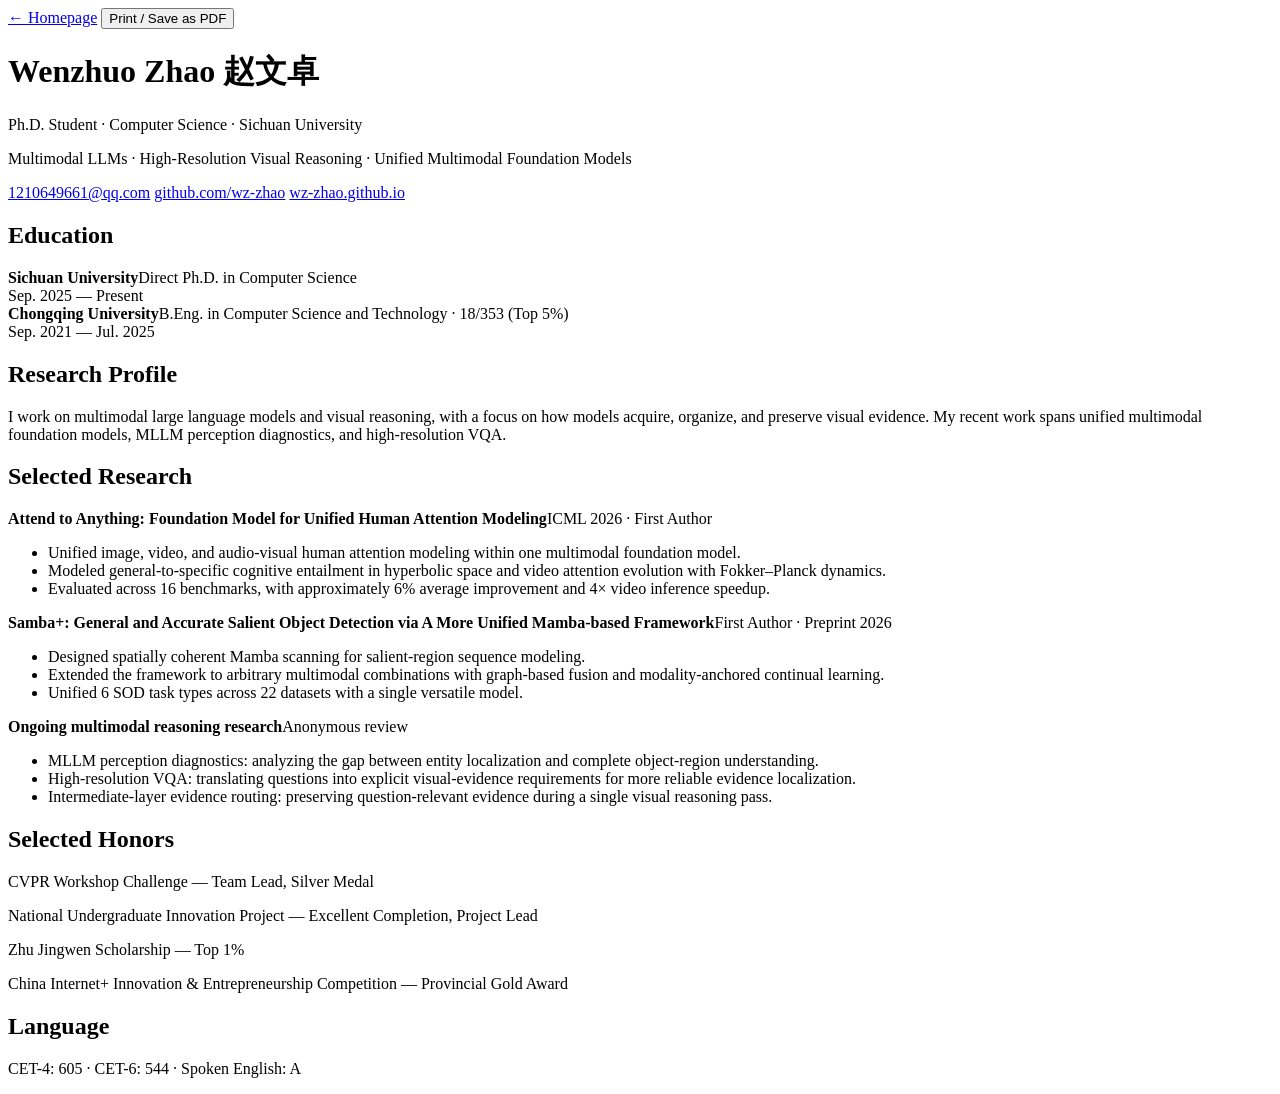
==== cv.html @ 7d65204a "Add files via upload" ====
<!doctype html>
<html lang="en">
<head>
  <meta charset="utf-8" />
  <meta name="viewport" content="width=device-width, initial-scale=1" />
  <meta name="robots" content="index,follow" />
  <meta name="description" content="Public CV of Wenzhuo Zhao, Ph.D. student at Sichuan University working on multimodal LLMs and visual reasoning." />
  <title>Wenzhuo Zhao | Public CV</title>
  <link rel="icon" href="assets/favicon.svg" type="image/svg+xml" />
  <link rel="stylesheet" href="assets/style.css" />
</head>
<body class="cv-page">
  <header class="cv-topbar no-print">
    <div class="section-shell cv-topbar-inner">
      <a href="index.html">← Homepage</a>
      <button class="button button-ghost" type="button" onclick="window.print()">Print / Save as PDF</button>
    </div>
  </header>
  <main class="cv-shell">
    <header class="cv-header">
      <div>
        <h1>Wenzhuo Zhao <span>赵文卓</span></h1>
        <p>Ph.D. Student · Computer Science · Sichuan University</p>
        <p class="cv-focus">Multimodal LLMs · High-Resolution Visual Reasoning · Unified Multimodal Foundation Models</p>
      </div>
      <div class="cv-contact">
        <a href="mailto:1210649661@qq.com">1210649661@qq.com</a>
        <a href="https://github.com/wz-zhao">github.com/wz-zhao</a>
        <a href="https://wz-zhao.github.io/">wz-zhao.github.io</a>
      </div>
    </header>

    <section class="cv-section">
      <h2>Education</h2>
      <div class="cv-row"><div><strong>Sichuan University</strong><span>Direct Ph.D. in Computer Science</span></div><time>Sep. 2025 — Present</time></div>
      <div class="cv-row"><div><strong>Chongqing University</strong><span>B.Eng. in Computer Science and Technology · 18/353 (Top 5%)</span></div><time>Sep. 2021 — Jul. 2025</time></div>
    </section>

    <section class="cv-section">
      <h2>Research Profile</h2>
      <p>I work on multimodal large language models and visual reasoning, with a focus on how models acquire, organize, and preserve visual evidence. My recent work spans unified multimodal foundation models, MLLM perception diagnostics, and high-resolution VQA.</p>
    </section>

    <section class="cv-section">
      <h2>Selected Research</h2>
      <article class="cv-work">
        <div class="cv-work-head"><strong>Attend to Anything: Foundation Model for Unified Human Attention Modeling</strong><span>ICML 2026 · First Author</span></div>
        <ul>
          <li>Unified image, video, and audio-visual human attention modeling within one multimodal foundation model.</li>
          <li>Modeled general-to-specific cognitive entailment in hyperbolic space and video attention evolution with Fokker–Planck dynamics.</li>
          <li>Evaluated across 16 benchmarks, with approximately 6% average improvement and 4× video inference speedup.</li>
        </ul>
      </article>
      <article class="cv-work">
        <div class="cv-work-head"><strong>Samba+: General and Accurate Salient Object Detection via A More Unified Mamba-based Framework</strong><span>First Author · Preprint 2026</span></div>
        <ul>
          <li>Designed spatially coherent Mamba scanning for salient-region sequence modeling.</li>
          <li>Extended the framework to arbitrary multimodal combinations with graph-based fusion and modality-anchored continual learning.</li>
          <li>Unified 6 SOD task types across 22 datasets with a single versatile model.</li>
        </ul>
      </article>
      <article class="cv-work cv-work-private">
        <div class="cv-work-head"><strong>Ongoing multimodal reasoning research</strong><span>Anonymous review</span></div>
        <ul>
          <li>MLLM perception diagnostics: analyzing the gap between entity localization and complete object-region understanding.</li>
          <li>High-resolution VQA: translating questions into explicit visual-evidence requirements for more reliable evidence localization.</li>
          <li>Intermediate-layer evidence routing: preserving question-relevant evidence during a single visual reasoning pass.</li>
        </ul>
      </article>
    </section>

    <section class="cv-section">
      <h2>Selected Honors</h2>
      <div class="cv-two-col">
        <p>CVPR Workshop Challenge — Team Lead, Silver Medal</p>
        <p>National Undergraduate Innovation Project — Excellent Completion, Project Lead</p>
        <p>Zhu Jingwen Scholarship — Top 1%</p>
        <p>China Internet+ Innovation & Entrepreneurship Competition — Provincial Gold Award</p>
      </div>
    </section>

    <section class="cv-section cv-last">
      <h2>Language</h2>
      <p>CET-4: 605 · CET-6: 544 · Spoken English: A</p>
    </section>
  </main>
</body>
</html>
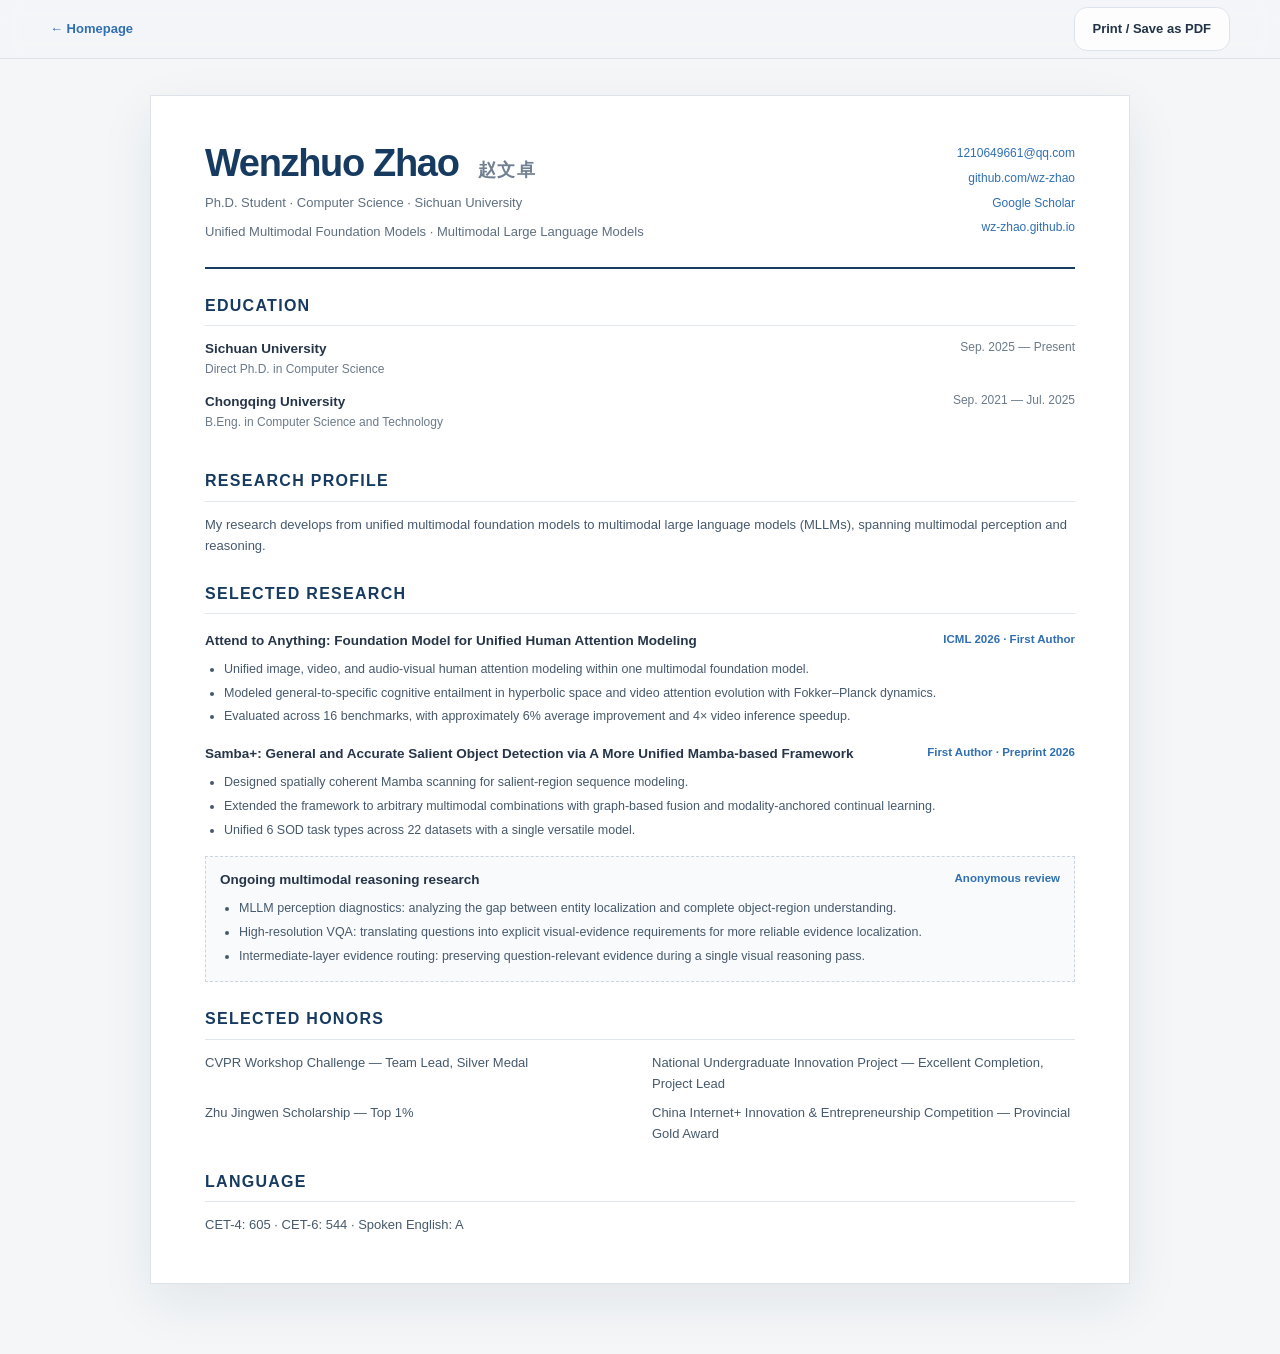
==== commit ae1d0314: "Add files via upload" ====
--- a/cv.html
+++ b/cv.html
@@ -4,7 +4,7 @@
   <meta charset="utf-8" />
   <meta name="viewport" content="width=device-width, initial-scale=1" />
   <meta name="robots" content="index,follow" />
-  <meta name="description" content="Public CV of Wenzhuo Zhao, Ph.D. student at Sichuan University working on multimodal LLMs and visual reasoning." />
+  <meta name="description" content="Public CV of Wenzhuo Zhao, Ph.D. student at Sichuan University working on unified multimodal foundation models and multimodal large language models." />
   <title>Wenzhuo Zhao | Public CV</title>
   <link rel="icon" href="assets/favicon.svg" type="image/svg+xml" />
   <link rel="stylesheet" href="assets/style.css" />
@@ -21,11 +21,12 @@
       <div>
         <h1>Wenzhuo Zhao <span>赵文卓</span></h1>
         <p>Ph.D. Student · Computer Science · Sichuan University</p>
-        <p class="cv-focus">Multimodal LLMs · High-Resolution Visual Reasoning · Unified Multimodal Foundation Models</p>
+        <p class="cv-focus">Unified Multimodal Foundation Models · Multimodal Large Language Models</p>
       </div>
       <div class="cv-contact">
         <a href="mailto:1210649661@qq.com">1210649661@qq.com</a>
         <a href="https://github.com/wz-zhao">github.com/wz-zhao</a>
+        <a href="https://scholar.google.co.jp/citations?user=dNzUUAoAAAAJ&hl=en&oi=ao">Google Scholar</a>
         <a href="https://wz-zhao.github.io/">wz-zhao.github.io</a>
       </div>
     </header>
@@ -33,12 +34,12 @@
     <section class="cv-section">
       <h2>Education</h2>
       <div class="cv-row"><div><strong>Sichuan University</strong><span>Direct Ph.D. in Computer Science</span></div><time>Sep. 2025 — Present</time></div>
-      <div class="cv-row"><div><strong>Chongqing University</strong><span>B.Eng. in Computer Science and Technology · 18/353 (Top 5%)</span></div><time>Sep. 2021 — Jul. 2025</time></div>
+      <div class="cv-row"><div><strong>Chongqing University</strong><span>B.Eng. in Computer Science and Technology</span></div><time>Sep. 2021 — Jul. 2025</time></div>
     </section>
 
     <section class="cv-section">
       <h2>Research Profile</h2>
-      <p>I work on multimodal large language models and visual reasoning, with a focus on how models acquire, organize, and preserve visual evidence. My recent work spans unified multimodal foundation models, MLLM perception diagnostics, and high-resolution VQA.</p>
+      <p>My research develops from unified multimodal foundation models to multimodal large language models (MLLMs), spanning multimodal perception and reasoning.</p>
     </section>
 
     <section class="cv-section">
--- a/assets/style.css
+++ b/assets/style.css
@@ -0,0 +1,302 @@
+:root {
+  --bg: #f7f9fc;
+  --bg-soft: #eef3f8;
+  --surface: rgba(255,255,255,.80);
+  --surface-solid: #ffffff;
+  --text: #223347;
+  --muted: #68788a;
+  --navy: #12385d;
+  --blue: #2f6fb2;
+  --cyan: #1e8da4;
+  --blue-soft: #eaf2fb;
+  --line: #dbe4ed;
+  --shadow: 0 18px 55px rgba(26, 55, 86, .10);
+  --radius: 22px;
+  --max: 1180px;
+}
+
+:root[data-theme="dark"] {
+  --bg: #0c111b;
+  --bg-soft: #121a27;
+  --surface: rgba(19, 28, 42, .86);
+  --surface-solid: #131c2a;
+  --text: #e6edf5;
+  --muted: #9aabba;
+  --navy: #f4f7fb;
+  --blue: #7fb3ee;
+  --cyan: #55c6d9;
+  --blue-soft: #15273b;
+  --line: #293649;
+  --shadow: 0 20px 60px rgba(0,0,0,.34);
+}
+
+* { box-sizing: border-box; }
+html { scroll-behavior: smooth; scroll-padding-top: 90px; }
+body {
+  margin: 0;
+  background: var(--bg);
+  color: var(--text);
+  font-family: Inter, ui-sans-serif, -apple-system, BlinkMacSystemFont, "Segoe UI", "PingFang SC", "Microsoft YaHei", sans-serif;
+  line-height: 1.65;
+  text-rendering: optimizeLegibility;
+  -webkit-font-smoothing: antialiased;
+}
+a { color: inherit; text-decoration: none; }
+a:focus-visible, button:focus-visible { outline: 3px solid color-mix(in srgb, var(--blue) 70%, white); outline-offset: 3px; }
+button, input { font: inherit; }
+::selection { background: color-mix(in srgb, var(--blue) 28%, transparent); }
+
+.skip-link { position: fixed; left: 16px; top: 12px; z-index: 100; transform: translateY(-150%); padding: 9px 12px; border-radius: 10px; background: var(--navy); color: var(--bg); font-weight: 800; }
+.skip-link:focus { transform: none; }
+.page-glow { position: fixed; width: 44vw; height: 44vw; border-radius: 50%; filter: blur(90px); pointer-events: none; z-index: -1; opacity: .38; }
+.page-glow-a { left: -18vw; top: -14vw; background: #c9def3; }
+.page-glow-b { right: -20vw; top: 18vh; background: #cceeed; opacity: .30; }
+:root[data-theme="dark"] .page-glow { opacity: .10; }
+
+.section-shell, .nav-shell { width: min(calc(100% - 48px), var(--max)); margin-inline: auto; }
+.site-header { position: sticky; top: 0; z-index: 40; border-bottom: 1px solid color-mix(in srgb, var(--line) 82%, transparent); background: color-mix(in srgb, var(--bg) 86%, transparent); backdrop-filter: blur(16px); -webkit-backdrop-filter: blur(16px); }
+.nav-shell { min-height: 66px; display: flex; align-items: center; justify-content: space-between; gap: 24px; }
+.brand { display: inline-flex; align-items: center; gap: 10px; font-size: 13px; font-weight: 800; color: var(--navy); white-space: nowrap; }
+.brand-mark { display: grid; place-items: center; width: 30px; height: 30px; border-radius: 10px; background: var(--navy); color: var(--bg); font-size: 11px; letter-spacing: -.03em; box-shadow: 0 6px 16px rgba(18,56,93,.16); }
+.nav-links { display: flex; align-items: center; gap: 26px; margin-left: auto; }
+.nav-links a { color: var(--muted); font-size: 12.5px; font-weight: 720; transition: color .2s ease; }
+.nav-links a:hover, .nav-links a.active { color: var(--blue); }
+.nav-actions { display: flex; align-items: center; gap: 8px; }
+.nav-cv { min-height: 34px; display: inline-flex; align-items: center; padding: 0 11px; border: 1px solid var(--line); border-radius: 10px; color: var(--text); font-size: 12px; font-weight: 800; background: var(--surface); }
+.theme-toggle, .menu-toggle { border: 1px solid var(--line); background: var(--surface); color: var(--text); cursor: pointer; }
+.theme-toggle { width: 36px; height: 36px; border-radius: 11px; display: grid; place-items: center; }
+.theme-moon { display: none; }
+:root[data-theme="dark"] .theme-sun { display: none; }
+:root[data-theme="dark"] .theme-moon { display: inline; }
+.menu-toggle { display: none; width: 38px; height: 38px; border-radius: 11px; padding: 9px; }
+.menu-toggle span { display: block; height: 2px; margin: 4px 0; border-radius: 5px; background: var(--text); transition: .2s ease; }
+.menu-toggle[aria-expanded="true"] span:nth-child(1) { transform: translateY(6px) rotate(45deg); }
+.menu-toggle[aria-expanded="true"] span:nth-child(2) { opacity: 0; }
+.menu-toggle[aria-expanded="true"] span:nth-child(3) { transform: translateY(-6px) rotate(-45deg); }
+.mobile-nav { display: none; width: min(calc(100% - 32px), var(--max)); margin: 0 auto 12px; padding: 8px; border: 1px solid var(--line); border-radius: 16px; background: var(--surface-solid); box-shadow: var(--shadow); }
+.mobile-nav.open { display: grid; }
+.mobile-nav a { padding: 10px 12px; border-radius: 10px; color: var(--muted); font-size: 13px; font-weight: 750; }
+.mobile-nav a:hover { background: var(--blue-soft); color: var(--blue); }
+
+.hero { min-height: 690px; display: grid; grid-template-columns: minmax(0, 1.55fr) minmax(300px, .68fr); align-items: center; gap: 68px; padding-top: 88px; padding-bottom: 70px; }
+.hero-copy { max-width: 810px; }
+.availability { width: fit-content; display: inline-flex; align-items: center; gap: 8px; margin-bottom: 20px; padding: 7px 10px; border: 1px solid color-mix(in srgb, var(--cyan) 25%, var(--line)); border-radius: 999px; background: color-mix(in srgb, var(--surface-solid) 82%, transparent); color: var(--muted); font-size: 12px; font-weight: 760; }
+.pulse-dot { width: 8px; height: 8px; border-radius: 50%; background: #29a56c; box-shadow: 0 0 0 5px rgba(41,165,108,.12); }
+.eyebrow, .section-kicker, .mini-label { margin: 0; color: var(--blue); font-size: 11px; font-weight: 850; letter-spacing: .16em; }
+.hero h1 { margin: 12px 0 8px; color: var(--navy); font-size: clamp(58px, 8vw, 94px); line-height: .96; letter-spacing: -.055em; }
+.cn-name { display: block; margin-top: 14px; color: var(--muted); font-size: .22em; font-weight: 650; letter-spacing: .12em; }
+.hero-role { margin: 0 0 18px; color: var(--blue); font-size: 15px; font-weight: 760; }
+.hero-lead { max-width: 760px; margin: 0; color: var(--muted); font-size: clamp(17px, 2vw, 20px); line-height: 1.72; }
+.hero-lead strong { color: var(--text); }
+.hero-actions { display: flex; flex-wrap: wrap; gap: 10px; margin-top: 28px; }
+.button { display: inline-flex; align-items: center; justify-content: center; gap: 8px; min-height: 44px; padding: 0 18px; border-radius: 13px; border: 1px solid transparent; font-weight: 760; font-size: 13px; transition: .2s ease; cursor: pointer; }
+.button-primary { background: var(--navy); color: var(--bg); }
+.button-primary:hover { color: var(--bg); transform: translateY(-1px); box-shadow: 0 10px 30px rgba(28,75,119,.18); }
+.button-ghost { border-color: var(--line); background: var(--surface); color: var(--text); }
+.button-ghost:hover { transform: translateY(-1px); border-color: var(--blue); color: var(--blue); }
+.hero-tags { display: flex; flex-wrap: wrap; gap: 8px; margin-top: 22px; }
+.hero-tags span, .research-pills span { border: 1px solid var(--line); background: color-mix(in srgb, var(--surface-solid) 70%, transparent); border-radius: 999px; padding: 7px 10px; color: var(--muted); font-size: 11.5px; font-weight: 680; }
+.hero-card { background: linear-gradient(160deg, color-mix(in srgb, var(--surface-solid) 94%, transparent), color-mix(in srgb, var(--blue-soft) 58%, var(--surface-solid))); border: 1px solid var(--line); border-radius: 30px; padding: 18px; box-shadow: var(--shadow); transform: rotate(.6deg); }
+.avatar-wrap { position: relative; aspect-ratio: 1 / .82; overflow: hidden; border-radius: 22px; background: var(--bg-soft); }
+.avatar { width: 100%; height: 100%; object-fit: cover; }
+.avatar-fallback { display: none; width: 100%; height: 100%; place-items: center; font-size: 64px; font-weight: 880; letter-spacing: -.06em; color: var(--blue); }
+.hero-card-body { padding: 18px 8px 4px; }
+.stat-row { display: flex; align-items: baseline; justify-content: space-between; gap: 18px; padding: 10px 0; border-bottom: 1px solid var(--line); font-size: 12.5px; }
+.stat-row:last-child { border-bottom: 0; }
+.stat-row span { color: var(--muted); }
+.stat-row strong { text-align: right; color: var(--text); }
+
+.proof-bar { display: grid; grid-template-columns: repeat(4, 1fr); gap: 1px; margin-top: -20px; border: 1px solid var(--line); border-radius: 20px; overflow: hidden; background: var(--line); box-shadow: 0 10px 28px rgba(25,55,85,.05); }
+.proof-bar div { padding: 18px 20px; background: var(--surface-solid); }
+.proof-bar strong, .proof-bar span { display: block; }
+.proof-bar strong { color: var(--navy); font-size: 20px; letter-spacing: -.02em; }
+.proof-bar span { color: var(--muted); font-size: 11px; }
+
+.content-section { padding-top: 96px; }
+.section-heading { display: flex; align-items: flex-start; gap: 16px; margin-bottom: 26px; }
+.section-index { color: var(--cyan); font-size: 11px; font-weight: 850; letter-spacing: .14em; margin-top: 8px; }
+.section-heading h2, .contact-section h2 { margin: 0; color: var(--navy); font-size: clamp(32px, 4.2vw, 50px); line-height: 1.06; letter-spacing: -.04em; }
+.section-heading .section-kicker { margin-bottom: 5px; }
+.card { background: var(--surface); border: 1px solid var(--line); border-radius: var(--radius); box-shadow: 0 8px 30px rgba(20,48,76,.035); }
+
+.about-grid { display: grid; grid-template-columns: 1.2fr .8fr; gap: 18px; }
+.about-copy { padding: 30px; font-size: 16.5px; }
+.about-copy p:first-child { margin-top: 0; }
+.about-copy p:last-child { margin-bottom: 0; }
+.about-copy strong { color: var(--navy); }
+.education-stack { display: grid; gap: 14px; }
+.education-item { padding: 22px 24px; }
+.education-item h3 { margin: 4px 0; color: var(--navy); font-size: 19px; }
+.education-item p { margin: 0; color: var(--muted); font-size: 13px; }
+.edu-year { color: var(--blue); font-size: 11px; font-weight: 850; letter-spacing: .05em; }
+
+.trajectory { display: grid; grid-template-columns: 1fr 44px 1fr 44px 1fr; align-items: stretch; gap: 0; }
+.trajectory-step { padding: 26px 24px; min-height: 286px; position: relative; overflow: hidden; }
+.trajectory-step::after { content: ""; position: absolute; width: 150px; height: 150px; border-radius: 50%; right: -55px; bottom: -65px; background: var(--blue-soft); opacity: .55; }
+.step-label { color: var(--cyan); font-size: 10.5px; font-weight: 900; letter-spacing: .13em; }
+.trajectory-step h3 { margin: 34px 0 10px; color: var(--navy); font-size: 21px; line-height: 1.2; }
+.trajectory-step p { margin: 0; color: var(--muted); font-size: 13.5px; }
+.step-work { position: absolute; left: 24px; right: 24px; bottom: 22px; z-index: 1; color: var(--blue); font-size: 11.5px; font-weight: 780; }
+.trajectory-arrow { display: grid; place-items: center; color: var(--line); font-size: 26px; }
+.research-note { display: flex; align-items: center; gap: 18px; margin-top: 16px; padding: 19px 22px; }
+.research-note-tag { flex: 0 0 auto; padding: 5px 8px; border-radius: 8px; background: var(--blue-soft); color: var(--blue); font-size: 10px; font-weight: 900; letter-spacing: .12em; }
+.research-note p { margin: 0; color: var(--muted); font-size: 13.5px; }
+.research-note strong { color: var(--text); }
+
+.timeline { padding: 8px 26px; }
+.timeline-item { display: grid; grid-template-columns: 110px 1fr; gap: 22px; padding: 19px 0; border-bottom: 1px solid var(--line); }
+.timeline-item:last-child { border-bottom: 0; }
+.timeline time { color: var(--blue); font-size: 12px; font-weight: 850; }
+.timeline p { margin: 0; color: var(--muted); font-size: 14px; }
+.timeline strong { color: var(--text); }
+
+.publication-list { display: grid; gap: 18px; }
+.publication { display: grid; grid-template-columns: 350px 1fr; overflow: hidden; }
+.pub-figure { background: #fff; min-height: 290px; display: grid; place-items: center; overflow: hidden; border-right: 1px solid var(--line); }
+.pub-figure img { width: 100%; height: 100%; object-fit: contain; object-position: center; padding: 12px; transition: transform .35s ease; }
+.publication:hover .pub-figure img { transform: scale(1.018); }
+.pub-content { padding: 26px 28px; }
+.pub-meta { display: flex; justify-content: space-between; align-items: center; gap: 10px; color: var(--muted); font-size: 11.5px; font-weight: 740; }
+.venue-badge { color: var(--blue); background: var(--blue-soft); padding: 5px 8px; border-radius: 8px; }
+.pub-content h3 { margin: 14px 0 8px; color: var(--navy); font-size: 23px; line-height: 1.2; letter-spacing: -.02em; }
+.authors { margin: 0 0 12px; color: var(--muted); font-size: 13px; }
+.authors strong { color: var(--text); }
+.pub-summary { margin: 0; color: var(--muted); font-size: 13.5px; }
+.metric-strip { display: flex; flex-wrap: wrap; gap: 8px; margin: 18px 0; }
+.metric-strip span { padding: 6px 9px; border: 1px solid var(--line); border-radius: 10px; color: var(--muted); font-size: 11.5px; }
+.metric-strip strong { color: var(--text); }
+.pub-links { display: flex; gap: 14px; }
+.pub-links a { color: var(--blue); font-size: 12px; font-weight: 850; }
+.ongoing { margin-top: 18px; padding: 26px 28px; }
+.ongoing-head { display: flex; align-items: flex-start; justify-content: space-between; gap: 18px; }
+.ongoing h3 { margin: 2px 0 18px; color: var(--navy); font-size: 23px; }
+.privacy-badge { flex: 0 0 auto; padding: 6px 9px; border-radius: 999px; border: 1px solid var(--line); color: var(--muted); font-size: 10.5px; font-weight: 760; }
+.ongoing-grid { display: grid; grid-template-columns: repeat(3, 1fr); gap: 12px; }
+.ongoing-grid div { padding: 17px; border: 1px solid var(--line); border-radius: 16px; background: color-mix(in srgb, var(--surface-solid) 65%, transparent); }
+.ongoing-grid strong, .ongoing-grid span { display: block; }
+.ongoing-grid strong { color: var(--text); font-size: 13.5px; margin-bottom: 7px; }
+.ongoing-grid span { color: var(--muted); font-size: 12.5px; }
+.confidential-note { margin: 14px 0 0; color: var(--muted); font-size: 11px; }
+
+.github-grid { display: grid; grid-template-columns: repeat(2, 1fr); gap: 16px; }
+.repo-card { padding: 24px; transition: transform .2s ease, border-color .2s ease, box-shadow .2s ease; }
+.repo-card:hover { transform: translateY(-2px); border-color: color-mix(in srgb, var(--blue) 45%, var(--line)); box-shadow: var(--shadow); }
+.repo-top { display: flex; justify-content: space-between; color: var(--muted); font-size: 11px; }
+.repo-icon { color: var(--blue); font-size: 22px; }
+.repo-label { padding-top: 4px; }
+.repo-card h3 { margin: 22px 0 9px; color: var(--navy); font-size: 20px; }
+.repo-card p { min-height: 48px; margin: 0; color: var(--muted); font-size: 13px; }
+.repo-stats { display: flex; flex-wrap: wrap; gap: 18px; margin-top: 20px; padding-top: 14px; border-top: 1px solid var(--line); color: var(--muted); font-size: 11.5px; }
+.repo-stats b { color: var(--text); }
+.repo-language::before { content: ""; display: inline-block; width: 8px; height: 8px; margin-right: 6px; border-radius: 50%; background: var(--cyan); }
+
+.honors-grid { display: grid; grid-template-columns: repeat(2, 1fr); gap: 14px; }
+.honor-item { display: flex; align-items: flex-start; gap: 18px; padding: 20px 22px; }
+.honor-item span { color: var(--cyan); font-size: 11px; font-weight: 900; padding-top: 3px; }
+.honor-item p { margin: 0; color: var(--muted); font-size: 13.5px; }
+
+.contact-section { margin-top: 92px; margin-bottom: 48px; padding: 38px 40px; display: flex; align-items: center; justify-content: space-between; gap: 40px; border-radius: 30px; background: linear-gradient(135deg, var(--navy), color-mix(in srgb, var(--navy) 78%, #2b7f8d)); color: var(--bg); box-shadow: var(--shadow); }
+.contact-section .section-kicker { color: #a7d1f5; }
+.contact-section h2 { max-width: 760px; color: #fff; font-size: clamp(28px, 4vw, 42px); }
+.contact-copy { max-width: 720px; margin: 14px 0 0; color: rgba(255,255,255,.72); font-size: 13.5px; }
+.contact-actions { display: flex; flex-direction: column; gap: 10px; min-width: 250px; }
+.contact-section .button-primary { background: #fff; color: #112d49; }
+.contact-section .button-ghost { border-color: rgba(255,255,255,.3); color: #fff; background: rgba(255,255,255,.08); }
+.contact-section .button-ghost:hover { color: #fff; border-color: rgba(255,255,255,.7); }
+.site-footer { display: flex; justify-content: space-between; gap: 20px; padding: 22px 0 36px; border-top: 1px solid var(--line); color: var(--muted); font-size: 11px; }
+
+.reveal { opacity: 0; transform: translateY(14px); transition: opacity .55s ease, transform .55s ease; }
+.reveal.is-visible { opacity: 1; transform: none; }
+
+/* Public CV */
+.cv-page { background: #f4f6f8; color: #263548; }
+.cv-topbar { position: sticky; top: 0; z-index: 20; background: rgba(244,246,248,.9); backdrop-filter: blur(10px); border-bottom: 1px solid #dde3e9; }
+.cv-topbar-inner { min-height: 58px; display: flex; align-items: center; justify-content: space-between; }
+.cv-topbar a { color: #2f6fb2; font-size: 13px; font-weight: 800; }
+.cv-shell { width: min(calc(100% - 32px), 980px); margin: 36px auto 70px; padding: 48px 54px; background: #fff; border: 1px solid #dde3e9; box-shadow: 0 18px 50px rgba(23,46,69,.08); }
+.cv-header { display: flex; justify-content: space-between; align-items: flex-start; gap: 32px; padding-bottom: 24px; border-bottom: 2px solid #183d63; }
+.cv-header h1 { margin: 0; color: #173b60; font-size: 38px; line-height: 1.05; letter-spacing: -.035em; }
+.cv-header h1 span { display: inline-block; margin-left: 10px; color: #708092; font-size: 18px; font-weight: 650; letter-spacing: .08em; }
+.cv-header p { margin: 8px 0 0; color: #5f6f80; font-size: 13px; }
+.cv-focus { max-width: 600px; }
+.cv-contact { display: grid; gap: 5px; text-align: right; font-size: 12px; }
+.cv-contact a { color: #2f6fb2; }
+.cv-section { padding: 24px 0 0; }
+.cv-section h2 { margin: 0 0 12px; color: #173b60; font-size: 16px; text-transform: uppercase; letter-spacing: .08em; border-bottom: 1px solid #dfe5eb; padding-bottom: 6px; }
+.cv-section p { margin: 0; color: #46596c; font-size: 13px; }
+.cv-row { display: flex; justify-content: space-between; gap: 28px; margin-bottom: 11px; }
+.cv-row div { display: grid; }
+.cv-row strong { color: #263548; font-size: 13.5px; }
+.cv-row span, .cv-row time { color: #6b7a89; font-size: 12px; }
+.cv-row time { flex: 0 0 auto; }
+.cv-work { margin-top: 16px; }
+.cv-work-head { display: flex; justify-content: space-between; gap: 20px; }
+.cv-work-head strong { color: #263548; font-size: 13.5px; }
+.cv-work-head span { flex: 0 0 auto; color: #2f6fb2; font-size: 11.5px; font-weight: 800; }
+.cv-work ul { margin: 7px 0 0; padding-left: 19px; color: #46596c; font-size: 12.5px; }
+.cv-work li { margin: 3px 0; }
+.cv-work-private { padding: 12px 14px; border: 1px dashed #cbd5df; background: #f8fafc; }
+.cv-two-col { display: grid; grid-template-columns: 1fr 1fr; gap: 7px 24px; }
+.cv-last { padding-bottom: 0; }
+
+@media (max-width: 980px) {
+  .nav-links { display: none; }
+  .menu-toggle { display: block; }
+  .hero { grid-template-columns: 1fr; gap: 30px; min-height: auto; padding-top: 70px; }
+  .hero-card { max-width: 560px; transform: none; }
+  .proof-bar { grid-template-columns: repeat(2, 1fr); }
+  .about-grid { grid-template-columns: 1fr; }
+  .trajectory { grid-template-columns: 1fr; gap: 12px; }
+  .trajectory-arrow { display: none; }
+  .trajectory-step { min-height: 238px; }
+  .publication { grid-template-columns: 1fr; }
+  .pub-figure { min-height: 260px; border-right: 0; border-bottom: 1px solid var(--line); }
+  .ongoing-grid { grid-template-columns: 1fr; }
+  .github-grid, .honors-grid { grid-template-columns: 1fr; }
+  .contact-section { flex-direction: column; align-items: flex-start; }
+  .contact-actions { width: 100%; min-width: 0; }
+}
+
+@media (max-width: 620px) {
+  .section-shell, .nav-shell { width: min(calc(100% - 24px), var(--max)); }
+  .brand-name, .nav-cv { display: none; }
+  .hero { padding-top: 52px; padding-bottom: 48px; }
+  .hero h1 { font-size: 54px; }
+  .hero-lead { font-size: 16px; }
+  .availability { font-size: 11px; }
+  .proof-bar { margin-top: 0; grid-template-columns: 1fr 1fr; }
+  .proof-bar div { padding: 14px; }
+  .content-section { padding-top: 68px; }
+  .section-heading { margin-bottom: 20px; }
+  .section-heading h2 { font-size: 34px; }
+  .about-copy { padding: 22px; font-size: 15px; }
+  .research-note { align-items: flex-start; flex-direction: column; gap: 8px; }
+  .timeline { padding: 4px 18px; }
+  .timeline-item { grid-template-columns: 1fr; gap: 4px; }
+  .pub-content { padding: 22px; }
+  .pub-meta, .ongoing-head { align-items: flex-start; flex-direction: column; }
+  .pub-content h3 { font-size: 20px; }
+  .privacy-badge { margin-top: -10px; }
+  .contact-section { width: calc(100% - 24px); padding: 28px 22px; margin-top: 68px; }
+  .site-footer { flex-direction: column; }
+  .cv-shell { width: 100%; margin: 0; border: 0; box-shadow: none; padding: 28px 22px 44px; }
+  .cv-header { flex-direction: column; }
+  .cv-contact { text-align: left; }
+  .cv-row, .cv-work-head { flex-direction: column; gap: 2px; }
+  .cv-two-col { grid-template-columns: 1fr; }
+}
+
+@media print {
+  .no-print { display: none !important; }
+  .cv-page { background: #fff; }
+  .cv-shell { width: auto; margin: 0; padding: 0; border: 0; box-shadow: none; }
+  .cv-header h1 { font-size: 28px; }
+  .cv-section { break-inside: avoid; }
+  @page { size: A4; margin: 14mm; }
+}
+
+@media (prefers-reduced-motion: reduce) {
+  html { scroll-behavior: auto; }
+  .reveal { opacity: 1; transform: none; transition: none; }
+  .pub-figure img, .button, .repo-card { transition: none; }
+}
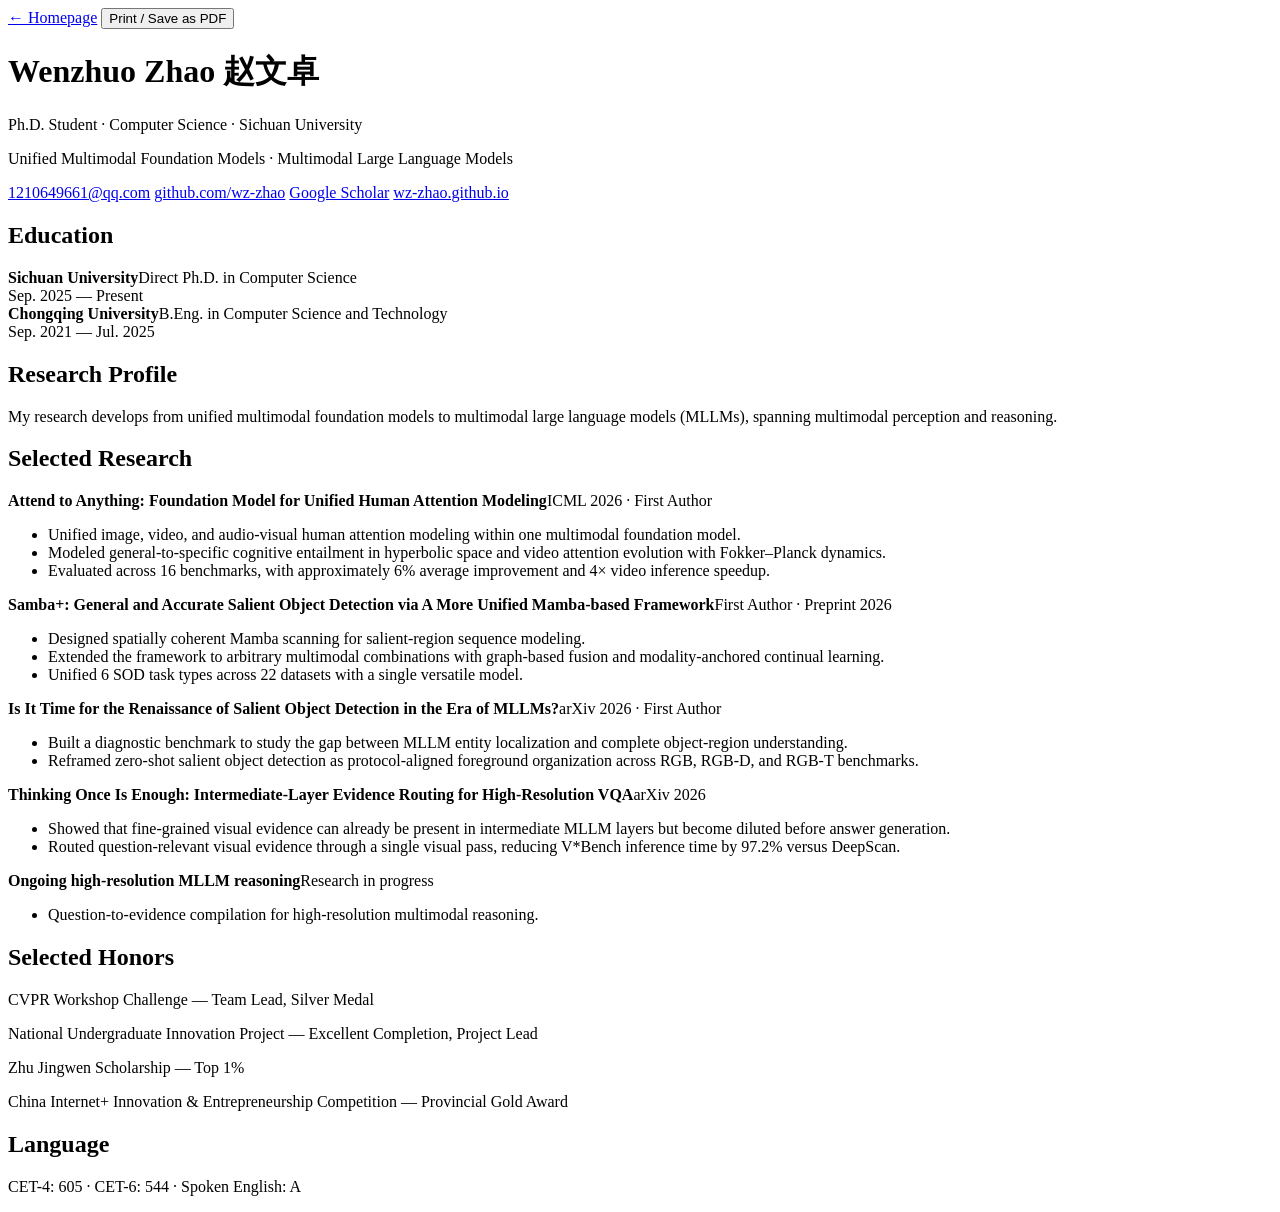
==== commit 6f94a984: "Add files via upload" ====
--- a/cv.html
+++ b/cv.html
@@ -60,12 +60,24 @@
           <li>Unified 6 SOD task types across 22 datasets with a single versatile model.</li>
         </ul>
       </article>
+      <article class="cv-work">
+        <div class="cv-work-head"><strong>Is It Time for the Renaissance of Salient Object Detection in the Era of MLLMs?</strong><span>arXiv 2026 · First Author</span></div>
+        <ul>
+          <li>Built a diagnostic benchmark to study the gap between MLLM entity localization and complete object-region understanding.</li>
+          <li>Reframed zero-shot salient object detection as protocol-aligned foreground organization across RGB, RGB-D, and RGB-T benchmarks.</li>
+        </ul>
+      </article>
+      <article class="cv-work">
+        <div class="cv-work-head"><strong>Thinking Once Is Enough: Intermediate-Layer Evidence Routing for High-Resolution VQA</strong><span>arXiv 2026</span></div>
+        <ul>
+          <li>Showed that fine-grained visual evidence can already be present in intermediate MLLM layers but become diluted before answer generation.</li>
+          <li>Routed question-relevant visual evidence through a single visual pass, reducing V*Bench inference time by 97.2% versus DeepScan.</li>
+        </ul>
+      </article>
       <article class="cv-work cv-work-private">
-        <div class="cv-work-head"><strong>Ongoing multimodal reasoning research</strong><span>Anonymous review</span></div>
+        <div class="cv-work-head"><strong>Ongoing high-resolution MLLM reasoning</strong><span>Research in progress</span></div>
         <ul>
-          <li>MLLM perception diagnostics: analyzing the gap between entity localization and complete object-region understanding.</li>
-          <li>High-resolution VQA: translating questions into explicit visual-evidence requirements for more reliable evidence localization.</li>
-          <li>Intermediate-layer evidence routing: preserving question-relevant evidence during a single visual reasoning pass.</li>
+          <li>Question-to-evidence compilation for high-resolution multimodal reasoning.</li>
         </ul>
       </article>
     </section>
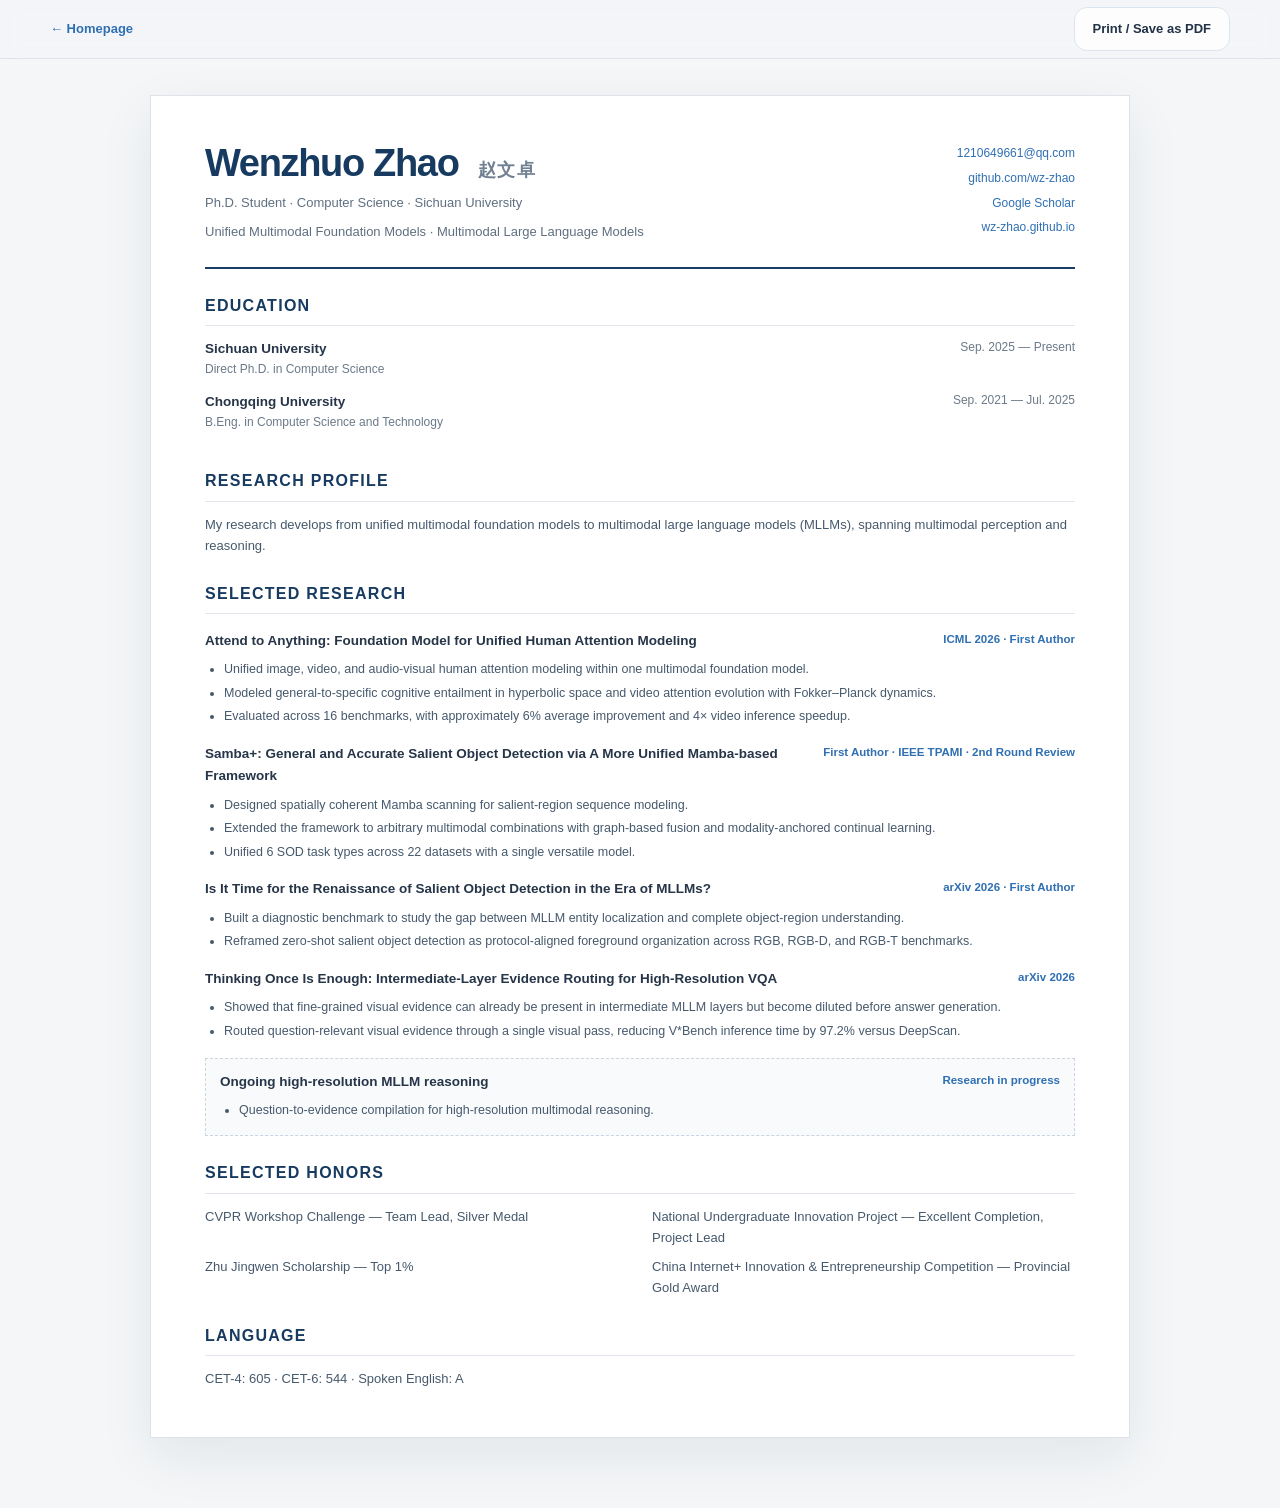
==== commit 8dfcb87d: "Add files via upload" ====
--- a/cv.html
+++ b/cv.html
@@ -53,7 +53,7 @@
         </ul>
       </article>
       <article class="cv-work">
-        <div class="cv-work-head"><strong>Samba+: General and Accurate Salient Object Detection via A More Unified Mamba-based Framework</strong><span>First Author · Preprint 2026</span></div>
+        <div class="cv-work-head"><strong>Samba+: General and Accurate Salient Object Detection via A More Unified Mamba-based Framework</strong><span>First Author · IEEE TPAMI · 2nd Round Review</span></div>
         <ul>
           <li>Designed spatially coherent Mamba scanning for salient-region sequence modeling.</li>
           <li>Extended the framework to arbitrary multimodal combinations with graph-based fusion and modality-anchored continual learning.</li>
--- a/assets/style.css
+++ b/assets/style.css
@@ -0,0 +1,453 @@
+:root {
+  --bg: #f7f9fc;
+  --bg-soft: #eef3f8;
+  --surface: rgba(255,255,255,.80);
+  --surface-solid: #ffffff;
+  --text: #223347;
+  --muted: #68788a;
+  --navy: #12385d;
+  --blue: #2f6fb2;
+  --cyan: #1e8da4;
+  --blue-soft: #eaf2fb;
+  --line: #dbe4ed;
+  --shadow: 0 18px 55px rgba(26, 55, 86, .10);
+  --radius: 22px;
+  --max: 1180px;
+}
+
+:root[data-theme="dark"] {
+  --bg: #0c111b;
+  --bg-soft: #121a27;
+  --surface: rgba(19, 28, 42, .86);
+  --surface-solid: #131c2a;
+  --text: #e6edf5;
+  --muted: #9aabba;
+  --navy: #f4f7fb;
+  --blue: #7fb3ee;
+  --cyan: #55c6d9;
+  --blue-soft: #15273b;
+  --line: #293649;
+  --shadow: 0 20px 60px rgba(0,0,0,.34);
+}
+
+* { box-sizing: border-box; }
+html { scroll-behavior: smooth; scroll-padding-top: 90px; }
+body {
+  margin: 0;
+  background: var(--bg);
+  color: var(--text);
+  font-family: Inter, ui-sans-serif, -apple-system, BlinkMacSystemFont, "Segoe UI", "PingFang SC", "Microsoft YaHei", sans-serif;
+  line-height: 1.65;
+  text-rendering: optimizeLegibility;
+  -webkit-font-smoothing: antialiased;
+}
+a { color: inherit; text-decoration: none; }
+a:focus-visible, button:focus-visible { outline: 3px solid color-mix(in srgb, var(--blue) 70%, white); outline-offset: 3px; }
+button, input { font: inherit; }
+::selection { background: color-mix(in srgb, var(--blue) 28%, transparent); }
+
+.skip-link { position: fixed; left: 16px; top: 12px; z-index: 100; transform: translateY(-150%); padding: 9px 12px; border-radius: 10px; background: var(--navy); color: var(--bg); font-weight: 800; }
+.skip-link:focus { transform: none; }
+.page-glow { position: fixed; width: 44vw; height: 44vw; border-radius: 50%; filter: blur(90px); pointer-events: none; z-index: -1; opacity: .38; }
+.page-glow-a { left: -18vw; top: -14vw; background: #c9def3; }
+.page-glow-b { right: -20vw; top: 18vh; background: #cceeed; opacity: .30; }
+:root[data-theme="dark"] .page-glow { opacity: .10; }
+
+.section-shell, .nav-shell { width: min(calc(100% - 48px), var(--max)); margin-inline: auto; }
+.site-header { position: sticky; top: 0; z-index: 40; border-bottom: 1px solid color-mix(in srgb, var(--line) 82%, transparent); background: color-mix(in srgb, var(--bg) 86%, transparent); backdrop-filter: blur(16px); -webkit-backdrop-filter: blur(16px); }
+.nav-shell { min-height: 66px; display: flex; align-items: center; justify-content: space-between; gap: 24px; }
+.brand { display: inline-flex; align-items: center; gap: 10px; font-size: 13px; font-weight: 800; color: var(--navy); white-space: nowrap; }
+.brand-mark { display: grid; place-items: center; width: 30px; height: 30px; border-radius: 10px; background: var(--navy); color: var(--bg); font-size: 11px; letter-spacing: -.03em; box-shadow: 0 6px 16px rgba(18,56,93,.16); }
+.nav-links { display: flex; align-items: center; gap: 26px; margin-left: auto; }
+.nav-links a { color: var(--muted); font-size: 12.5px; font-weight: 720; transition: color .2s ease; }
+.nav-links a:hover, .nav-links a.active { color: var(--blue); }
+.nav-actions { display: flex; align-items: center; gap: 8px; }
+.nav-cv { min-height: 34px; display: inline-flex; align-items: center; padding: 0 11px; border: 1px solid var(--line); border-radius: 10px; color: var(--text); font-size: 12px; font-weight: 800; background: var(--surface); }
+.theme-toggle, .menu-toggle { border: 1px solid var(--line); background: var(--surface); color: var(--text); cursor: pointer; }
+.theme-toggle { width: 36px; height: 36px; border-radius: 11px; display: grid; place-items: center; }
+.theme-moon { display: none; }
+:root[data-theme="dark"] .theme-sun { display: none; }
+:root[data-theme="dark"] .theme-moon { display: inline; }
+.menu-toggle { display: none; width: 38px; height: 38px; border-radius: 11px; padding: 9px; }
+.menu-toggle span { display: block; height: 2px; margin: 4px 0; border-radius: 5px; background: var(--text); transition: .2s ease; }
+.menu-toggle[aria-expanded="true"] span:nth-child(1) { transform: translateY(6px) rotate(45deg); }
+.menu-toggle[aria-expanded="true"] span:nth-child(2) { opacity: 0; }
+.menu-toggle[aria-expanded="true"] span:nth-child(3) { transform: translateY(-6px) rotate(-45deg); }
+.mobile-nav { display: none; width: min(calc(100% - 32px), var(--max)); margin: 0 auto 12px; padding: 8px; border: 1px solid var(--line); border-radius: 16px; background: var(--surface-solid); box-shadow: var(--shadow); }
+.mobile-nav.open { display: grid; }
+.mobile-nav a { padding: 10px 12px; border-radius: 10px; color: var(--muted); font-size: 13px; font-weight: 750; }
+.mobile-nav a:hover { background: var(--blue-soft); color: var(--blue); }
+
+.hero { min-height: 690px; display: grid; grid-template-columns: minmax(0, 1.55fr) minmax(300px, .68fr); align-items: center; gap: 68px; padding-top: 88px; padding-bottom: 70px; }
+.hero-copy { max-width: 810px; }
+.availability { width: fit-content; display: inline-flex; align-items: center; gap: 8px; margin-bottom: 20px; padding: 7px 10px; border: 1px solid color-mix(in srgb, var(--cyan) 25%, var(--line)); border-radius: 999px; background: color-mix(in srgb, var(--surface-solid) 82%, transparent); color: var(--muted); font-size: 12px; font-weight: 760; }
+.pulse-dot { width: 8px; height: 8px; border-radius: 50%; background: #29a56c; box-shadow: 0 0 0 5px rgba(41,165,108,.12); }
+.eyebrow, .section-kicker, .mini-label { margin: 0; color: var(--blue); font-size: 11px; font-weight: 850; letter-spacing: .16em; }
+.hero h1 { margin: 12px 0 8px; color: var(--navy); font-size: clamp(58px, 8vw, 94px); line-height: .96; letter-spacing: -.055em; }
+.cn-name { display: block; margin-top: 14px; color: var(--muted); font-size: .22em; font-weight: 650; letter-spacing: .12em; }
+.hero-role { margin: 0 0 18px; color: var(--blue); font-size: 15px; font-weight: 760; }
+.hero-lead { max-width: 760px; margin: 0; color: var(--muted); font-size: clamp(17px, 2vw, 20px); line-height: 1.72; }
+.hero-lead strong { color: var(--text); }
+.hero-actions { display: flex; flex-wrap: wrap; gap: 10px; margin-top: 28px; }
+.button { display: inline-flex; align-items: center; justify-content: center; gap: 8px; min-height: 44px; padding: 0 18px; border-radius: 13px; border: 1px solid transparent; font-weight: 760; font-size: 13px; transition: .2s ease; cursor: pointer; }
+.button-primary { background: var(--navy); color: var(--bg); }
+.button-primary:hover { color: var(--bg); transform: translateY(-1px); box-shadow: 0 10px 30px rgba(28,75,119,.18); }
+.button-ghost { border-color: var(--line); background: var(--surface); color: var(--text); }
+.button-ghost:hover { transform: translateY(-1px); border-color: var(--blue); color: var(--blue); }
+.hero-tags { display: flex; flex-wrap: wrap; gap: 8px; margin-top: 22px; }
+.hero-tags span, .research-pills span { border: 1px solid var(--line); background: color-mix(in srgb, var(--surface-solid) 70%, transparent); border-radius: 999px; padding: 7px 10px; color: var(--muted); font-size: 11.5px; font-weight: 680; }
+.hero-card { background: linear-gradient(160deg, color-mix(in srgb, var(--surface-solid) 94%, transparent), color-mix(in srgb, var(--blue-soft) 58%, var(--surface-solid))); border: 1px solid var(--line); border-radius: 30px; padding: 18px; box-shadow: var(--shadow); transform: rotate(.6deg); }
+.avatar-wrap { position: relative; aspect-ratio: 1 / .82; overflow: hidden; border-radius: 22px; background: var(--bg-soft); }
+.avatar { width: 100%; height: 100%; object-fit: cover; }
+.avatar-fallback { display: none; width: 100%; height: 100%; place-items: center; font-size: 64px; font-weight: 880; letter-spacing: -.06em; color: var(--blue); }
+.hero-card-body { padding: 18px 8px 4px; }
+.stat-row { display: flex; align-items: baseline; justify-content: space-between; gap: 18px; padding: 10px 0; border-bottom: 1px solid var(--line); font-size: 12.5px; }
+.stat-row:last-child { border-bottom: 0; }
+.stat-row span { color: var(--muted); }
+.stat-row strong { text-align: right; color: var(--text); }
+
+.proof-bar { display: grid; grid-template-columns: repeat(4, 1fr); gap: 1px; margin-top: -20px; border: 1px solid var(--line); border-radius: 20px; overflow: hidden; background: var(--line); box-shadow: 0 10px 28px rgba(25,55,85,.05); }
+.proof-bar div { padding: 18px 20px; background: var(--surface-solid); }
+.proof-bar strong, .proof-bar span { display: block; }
+.proof-bar strong { color: var(--navy); font-size: 20px; letter-spacing: -.02em; }
+.proof-bar span { color: var(--muted); font-size: 11px; }
+
+.content-section { padding-top: 96px; }
+.section-heading { display: flex; align-items: flex-start; gap: 16px; margin-bottom: 26px; }
+.section-index { color: var(--cyan); font-size: 11px; font-weight: 850; letter-spacing: .14em; margin-top: 8px; }
+.section-heading h2, .contact-section h2 { margin: 0; color: var(--navy); font-size: clamp(32px, 4.2vw, 50px); line-height: 1.06; letter-spacing: -.04em; }
+.section-heading .section-kicker { margin-bottom: 5px; }
+.card { background: var(--surface); border: 1px solid var(--line); border-radius: var(--radius); box-shadow: 0 8px 30px rgba(20,48,76,.035); }
+
+.about-grid { display: grid; grid-template-columns: 1.2fr .8fr; gap: 18px; }
+.about-copy { padding: 30px; font-size: 16.5px; }
+.about-copy p:first-child { margin-top: 0; }
+.about-copy p:last-child { margin-bottom: 0; }
+.about-copy strong { color: var(--navy); }
+.education-stack { display: grid; gap: 14px; }
+.education-item { padding: 22px 24px; }
+.education-item h3 { margin: 4px 0; color: var(--navy); font-size: 19px; }
+.education-item p { margin: 0; color: var(--muted); font-size: 13px; }
+.edu-year { color: var(--blue); font-size: 11px; font-weight: 850; letter-spacing: .05em; }
+
+.trajectory { display: grid; grid-template-columns: 1fr 44px 1fr 44px 1fr; align-items: stretch; gap: 0; }
+.trajectory-two { grid-template-columns: 1fr 56px 1fr; }
+.trajectory-step { padding: 26px 24px; min-height: 286px; position: relative; overflow: hidden; }
+.trajectory-step::after { content: ""; position: absolute; width: 150px; height: 150px; border-radius: 50%; right: -55px; bottom: -65px; background: var(--blue-soft); opacity: .55; }
+.step-label { color: var(--cyan); font-size: 10.5px; font-weight: 900; letter-spacing: .13em; }
+.trajectory-step h3 { margin: 34px 0 10px; color: var(--navy); font-size: 21px; line-height: 1.2; }
+.trajectory-step p { margin: 0; color: var(--muted); font-size: 13.5px; }
+.step-work { position: absolute; left: 24px; right: 24px; bottom: 22px; z-index: 1; color: var(--blue); font-size: 11.5px; font-weight: 780; }
+.trajectory-arrow { display: grid; place-items: center; color: var(--line); font-size: 26px; }
+.research-note { display: flex; align-items: center; gap: 18px; margin-top: 16px; padding: 19px 22px; }
+.research-note-tag { flex: 0 0 auto; padding: 5px 8px; border-radius: 8px; background: var(--blue-soft); color: var(--blue); font-size: 10px; font-weight: 900; letter-spacing: .12em; }
+.research-note p { margin: 0; color: var(--muted); font-size: 13.5px; }
+.research-note strong { color: var(--text); }
+
+.timeline { padding: 8px 26px; }
+.timeline-item { display: grid; grid-template-columns: 110px 1fr; gap: 22px; padding: 19px 0; border-bottom: 1px solid var(--line); }
+.timeline-item:last-child { border-bottom: 0; }
+.timeline time { color: var(--blue); font-size: 12px; font-weight: 850; }
+.timeline p { margin: 0; color: var(--muted); font-size: 14px; }
+.timeline strong { color: var(--text); }
+
+.publication-list { display: grid; gap: 18px; }
+.publication { display: grid; grid-template-columns: 350px 1fr; overflow: hidden; }
+.pub-figure { background: #fff; min-height: 290px; display: grid; place-items: center; overflow: hidden; border-right: 1px solid var(--line); }
+.pub-figure img { width: 100%; height: 100%; object-fit: contain; object-position: center; padding: 12px; transition: transform .35s ease; }
+.publication:hover .pub-figure img { transform: scale(1.018); }
+.pub-content { padding: 26px 28px; }
+.pub-meta { display: flex; justify-content: space-between; align-items: center; gap: 10px; color: var(--muted); font-size: 11.5px; font-weight: 740; }
+.venue-badge { color: var(--blue); background: var(--blue-soft); padding: 5px 8px; border-radius: 8px; }
+.pub-content h3 { margin: 14px 0 8px; color: var(--navy); font-size: 23px; line-height: 1.2; letter-spacing: -.02em; }
+.authors { margin: 0 0 12px; color: var(--muted); font-size: 13px; }
+.authors strong { color: var(--text); }
+.pub-summary { margin: 0; color: var(--muted); font-size: 13.5px; }
+.metric-strip { display: flex; flex-wrap: wrap; gap: 8px; margin: 18px 0; }
+.metric-strip span { padding: 6px 9px; border: 1px solid var(--line); border-radius: 10px; color: var(--muted); font-size: 11.5px; }
+.metric-strip strong { color: var(--text); }
+.pub-links { display: flex; gap: 14px; }
+.pub-links a { color: var(--blue); font-size: 12px; font-weight: 850; }
+.ongoing { margin-top: 18px; padding: 26px 28px; }
+.ongoing-head { display: flex; align-items: flex-start; justify-content: space-between; gap: 18px; }
+.ongoing h3 { margin: 2px 0 18px; color: var(--navy); font-size: 23px; }
+.privacy-badge { flex: 0 0 auto; padding: 6px 9px; border-radius: 999px; border: 1px solid var(--line); color: var(--muted); font-size: 10.5px; font-weight: 760; }
+.ongoing-grid { display: grid; grid-template-columns: repeat(3, 1fr); gap: 12px; }
+.ongoing-grid div { padding: 17px; border: 1px solid var(--line); border-radius: 16px; background: color-mix(in srgb, var(--surface-solid) 65%, transparent); }
+.ongoing-grid strong, .ongoing-grid span { display: block; }
+.ongoing-grid strong { color: var(--text); font-size: 13.5px; margin-bottom: 7px; }
+.ongoing-grid span { color: var(--muted); font-size: 12.5px; }
+.confidential-note { margin: 14px 0 0; color: var(--muted); font-size: 11px; }
+
+.github-grid { display: grid; grid-template-columns: repeat(2, 1fr); gap: 16px; }
+.repo-card { padding: 24px; transition: transform .2s ease, border-color .2s ease, box-shadow .2s ease; }
+.repo-card:hover { transform: translateY(-2px); border-color: color-mix(in srgb, var(--blue) 45%, var(--line)); box-shadow: var(--shadow); }
+.repo-top { display: flex; justify-content: space-between; color: var(--muted); font-size: 11px; }
+.repo-icon { color: var(--blue); font-size: 22px; }
+.repo-label { padding-top: 4px; }
+.repo-card h3 { margin: 22px 0 9px; color: var(--navy); font-size: 20px; }
+.repo-card p { min-height: 48px; margin: 0; color: var(--muted); font-size: 13px; }
+.repo-stats { display: flex; flex-wrap: wrap; gap: 18px; margin-top: 20px; padding-top: 14px; border-top: 1px solid var(--line); color: var(--muted); font-size: 11.5px; }
+.repo-stats b { color: var(--text); }
+.repo-language::before { content: ""; display: inline-block; width: 8px; height: 8px; margin-right: 6px; border-radius: 50%; background: var(--cyan); }
+
+.honors-grid { display: grid; grid-template-columns: repeat(2, 1fr); gap: 14px; }
+.honor-item { display: flex; align-items: flex-start; gap: 18px; padding: 20px 22px; }
+.honor-item span { color: var(--cyan); font-size: 11px; font-weight: 900; padding-top: 3px; }
+.honor-item p { margin: 0; color: var(--muted); font-size: 13.5px; }
+
+.contact-section { margin-top: 92px; margin-bottom: 48px; padding: 38px 40px; display: flex; align-items: center; justify-content: space-between; gap: 40px; border-radius: 30px; background: linear-gradient(135deg, var(--navy), color-mix(in srgb, var(--navy) 78%, #2b7f8d)); color: var(--bg); box-shadow: var(--shadow); }
+.contact-section .section-kicker { color: #a7d1f5; }
+.contact-section h2 { max-width: 760px; color: #fff; font-size: clamp(28px, 4vw, 42px); }
+.contact-copy { max-width: 720px; margin: 14px 0 0; color: rgba(255,255,255,.72); font-size: 13.5px; }
+.contact-actions { display: flex; flex-direction: column; gap: 10px; min-width: 250px; }
+.contact-section .button-primary { background: #fff; color: #112d49; }
+.contact-section .button-ghost { border-color: rgba(255,255,255,.3); color: #fff; background: rgba(255,255,255,.08); }
+.contact-section .button-ghost:hover { color: #fff; border-color: rgba(255,255,255,.7); }
+.site-footer { display: flex; justify-content: space-between; gap: 20px; padding: 22px 0 36px; border-top: 1px solid var(--line); color: var(--muted); font-size: 11px; }
+
+.reveal { opacity: 0; transform: translateY(14px); transition: opacity .55s ease, transform .55s ease; }
+.reveal.is-visible { opacity: 1; transform: none; }
+
+/* Public CV */
+.cv-page { background: #f4f6f8; color: #263548; }
+.cv-topbar { position: sticky; top: 0; z-index: 20; background: rgba(244,246,248,.9); backdrop-filter: blur(10px); border-bottom: 1px solid #dde3e9; }
+.cv-topbar-inner { min-height: 58px; display: flex; align-items: center; justify-content: space-between; }
+.cv-topbar a { color: #2f6fb2; font-size: 13px; font-weight: 800; }
+.cv-shell { width: min(calc(100% - 32px), 980px); margin: 36px auto 70px; padding: 48px 54px; background: #fff; border: 1px solid #dde3e9; box-shadow: 0 18px 50px rgba(23,46,69,.08); }
+.cv-header { display: flex; justify-content: space-between; align-items: flex-start; gap: 32px; padding-bottom: 24px; border-bottom: 2px solid #183d63; }
+.cv-header h1 { margin: 0; color: #173b60; font-size: 38px; line-height: 1.05; letter-spacing: -.035em; }
+.cv-header h1 span { display: inline-block; margin-left: 10px; color: #708092; font-size: 18px; font-weight: 650; letter-spacing: .08em; }
+.cv-header p { margin: 8px 0 0; color: #5f6f80; font-size: 13px; }
+.cv-focus { max-width: 600px; }
+.cv-contact { display: grid; gap: 5px; text-align: right; font-size: 12px; }
+.cv-contact a { color: #2f6fb2; }
+.cv-section { padding: 24px 0 0; }
+.cv-section h2 { margin: 0 0 12px; color: #173b60; font-size: 16px; text-transform: uppercase; letter-spacing: .08em; border-bottom: 1px solid #dfe5eb; padding-bottom: 6px; }
+.cv-section p { margin: 0; color: #46596c; font-size: 13px; }
+.cv-row { display: flex; justify-content: space-between; gap: 28px; margin-bottom: 11px; }
+.cv-row div { display: grid; }
+.cv-row strong { color: #263548; font-size: 13.5px; }
+.cv-row span, .cv-row time { color: #6b7a89; font-size: 12px; }
+.cv-row time { flex: 0 0 auto; }
+.cv-work { margin-top: 16px; }
+.cv-work-head { display: flex; justify-content: space-between; gap: 20px; }
+.cv-work-head strong { color: #263548; font-size: 13.5px; }
+.cv-work-head span { flex: 0 0 auto; color: #2f6fb2; font-size: 11.5px; font-weight: 800; }
+.cv-work ul { margin: 7px 0 0; padding-left: 19px; color: #46596c; font-size: 12.5px; }
+.cv-work li { margin: 3px 0; }
+.cv-work-private { padding: 12px 14px; border: 1px dashed #cbd5df; background: #f8fafc; }
+.cv-two-col { display: grid; grid-template-columns: 1fr 1fr; gap: 7px 24px; }
+.cv-last { padding-bottom: 0; }
+
+@media (max-width: 980px) {
+  .nav-links { display: none; }
+  .menu-toggle { display: block; }
+  .hero { grid-template-columns: 1fr; gap: 30px; min-height: auto; padding-top: 70px; }
+  .hero-card { max-width: 560px; transform: none; }
+  .proof-bar { grid-template-columns: repeat(2, 1fr); }
+  .about-grid { grid-template-columns: 1fr; }
+  .trajectory { grid-template-columns: 1fr; gap: 12px; }
+  .trajectory-arrow { display: none; }
+  .trajectory-step { min-height: 238px; }
+  .publication { grid-template-columns: 1fr; }
+  .pub-figure { min-height: 260px; border-right: 0; border-bottom: 1px solid var(--line); }
+  .ongoing-grid { grid-template-columns: 1fr; }
+  .github-grid, .honors-grid { grid-template-columns: 1fr; }
+  .contact-section { flex-direction: column; align-items: flex-start; }
+  .contact-actions { width: 100%; min-width: 0; }
+}
+
+@media (max-width: 620px) {
+  .section-shell, .nav-shell { width: min(calc(100% - 24px), var(--max)); }
+  .brand-name, .nav-cv { display: none; }
+  .hero { padding-top: 52px; padding-bottom: 48px; }
+  .hero h1 { font-size: 54px; }
+  .hero-lead { font-size: 16px; }
+  .availability { font-size: 11px; }
+  .proof-bar { margin-top: 0; grid-template-columns: 1fr 1fr; }
+  .proof-bar div { padding: 14px; }
+  .content-section { padding-top: 68px; }
+  .section-heading { margin-bottom: 20px; }
+  .section-heading h2 { font-size: 34px; }
+  .about-copy { padding: 22px; font-size: 15px; }
+  .research-note { align-items: flex-start; flex-direction: column; gap: 8px; }
+  .timeline { padding: 4px 18px; }
+  .timeline-item { grid-template-columns: 1fr; gap: 4px; }
+  .pub-content { padding: 22px; }
+  .pub-meta, .ongoing-head { align-items: flex-start; flex-direction: column; }
+  .pub-content h3 { font-size: 20px; }
+  .privacy-badge { margin-top: -10px; }
+  .contact-section { width: calc(100% - 24px); padding: 28px 22px; margin-top: 68px; }
+  .site-footer { flex-direction: column; }
+  .cv-shell { width: 100%; margin: 0; border: 0; box-shadow: none; padding: 28px 22px 44px; }
+  .cv-header { flex-direction: column; }
+  .cv-contact { text-align: left; }
+  .cv-row, .cv-work-head { flex-direction: column; gap: 2px; }
+  .cv-two-col { grid-template-columns: 1fr; }
+}
+
+@media print {
+  .no-print { display: none !important; }
+  .cv-page { background: #fff; }
+  .cv-shell { width: auto; margin: 0; padding: 0; border: 0; box-shadow: none; }
+  .cv-header h1 { font-size: 28px; }
+  .cv-section { break-inside: avoid; }
+  @page { size: A4; margin: 14mm; }
+}
+
+@media (prefers-reduced-motion: reduce) {
+  html { scroll-behavior: auto; }
+  .reveal { opacity: 1; transform: none; transition: none; }
+  .pub-figure img, .button, .repo-card { transition: none; }
+}
+
+/* Public arXiv preprints */
+.preprint-grid { display: grid; grid-template-columns: repeat(2, minmax(0, 1fr)); gap: 18px; margin-top: 18px; }
+.preprint-card { padding: 24px 26px; }
+.preprint-card h3 { margin: 14px 0 8px; color: var(--navy); font-size: 19px; line-height: 1.28; letter-spacing: -.015em; }
+.preprint-card .authors { margin-bottom: 10px; }
+.preprint-card .metric-strip { margin-bottom: 14px; }
+.ongoing-grid-single { grid-template-columns: 1fr; }
+@media (max-width: 820px) { .preprint-grid { grid-template-columns: 1fr; } }
+
+.preprint-figure {
+  width: 100%;
+  height: 180px;
+  object-fit: cover;
+  border-radius: 14px;
+  margin-bottom: 18px;
+}
+
+/* V7: compact academic hero + unified publication rows */
+.academic-hero {
+  min-height: 470px;
+  grid-template-columns: minmax(0, 1fr) 170px;
+  gap: 72px;
+  padding-top: 82px;
+  padding-bottom: 62px;
+  border-bottom: 1px solid var(--line);
+}
+.academic-hero .hero-copy { max-width: 850px; }
+.academic-hero h1 {
+  margin: 0 0 14px;
+  font-size: clamp(52px, 6.8vw, 78px);
+  line-height: 1;
+  letter-spacing: -.052em;
+}
+.cn-name-inline {
+  display: inline-block;
+  margin-left: 15px;
+  color: var(--muted);
+  font-size: .28em;
+  font-weight: 620;
+  letter-spacing: .08em;
+  vertical-align: .23em;
+}
+.academic-hero .hero-role {
+  margin: 0 0 10px;
+  color: var(--text);
+  font-size: 15px;
+  font-weight: 680;
+}
+.academic-hero .hero-lead {
+  max-width: none;
+  color: var(--muted);
+  font-size: 17px;
+  line-height: 1.55;
+}
+.hero-links {
+  display: flex;
+  flex-wrap: wrap;
+  align-items: center;
+  gap: 9px;
+  margin-top: 22px;
+  color: var(--muted);
+  font-size: 13px;
+  font-weight: 720;
+}
+.hero-links a { color: var(--blue); }
+.hero-links a:hover { text-decoration: underline; text-underline-offset: 3px; }
+.hero-links span { color: color-mix(in srgb, var(--muted) 50%, transparent); }
+.hero-photo {
+  width: 154px;
+  aspect-ratio: 1;
+  justify-self: end;
+  overflow: hidden;
+  border-radius: 50%;
+  border: 1px solid var(--line);
+  background: var(--bg-soft);
+  box-shadow: 0 10px 30px rgba(20,48,76,.08);
+}
+.hero-photo img { width: 100%; height: 100%; object-fit: cover; }
+.hero-photo-fallback { display: none; width: 100%; height: 100%; place-items: center; color: var(--blue); font-size: 38px; font-weight: 850; }
+
+.unified-publications { gap: 20px; }
+.unified-publications .publication {
+  grid-template-columns: 320px minmax(0, 1fr);
+  min-height: 250px;
+  transition: border-color .2s ease, box-shadow .2s ease, transform .2s ease;
+}
+.unified-publications .publication:hover {
+  transform: translateY(-1px);
+  border-color: color-mix(in srgb, var(--blue) 35%, var(--line));
+  box-shadow: 0 12px 34px rgba(20,48,76,.07);
+}
+.unified-publications .pub-figure {
+  min-height: 250px;
+  background: #fff;
+}
+.unified-publications .pub-figure img {
+  padding: 18px;
+  object-fit: contain;
+}
+.unified-publications .pub-content {
+  display: flex;
+  flex-direction: column;
+  padding: 24px 27px 22px;
+}
+.unified-publications .pub-content h3 {
+  margin-top: 12px;
+  font-size: 21px;
+  line-height: 1.24;
+}
+.unified-publications .authors { margin-bottom: 10px; font-size: 12.5px; }
+.unified-publications .pub-summary { max-width: 790px; font-size: 13px; line-height: 1.62; }
+.unified-publications .metric-strip { margin: 15px 0 13px; }
+.unified-publications .pub-links { margin-top: auto; padding-top: 2px; }
+
+@media (max-width: 980px) {
+  .academic-hero { grid-template-columns: 1fr 132px; gap: 34px; padding-top: 68px; }
+  .hero-photo { width: 126px; }
+  .unified-publications .publication { grid-template-columns: 280px minmax(0, 1fr); }
+}
+@media (max-width: 760px) {
+  .academic-hero { min-height: auto; grid-template-columns: 1fr; gap: 28px; padding-top: 52px; padding-bottom: 46px; }
+  .academic-hero h1 { font-size: 50px; }
+  .cn-name-inline { display: block; margin: 10px 0 0; font-size: .34em; vertical-align: 0; }
+  .hero-photo { grid-row: 1; justify-self: start; width: 108px; }
+  .unified-publications .publication { grid-template-columns: 1fr; }
+  .unified-publications .pub-figure { min-height: 0; aspect-ratio: 16 / 9; border-right: 0; border-bottom: 1px solid var(--line); }
+  .unified-publications .pub-content { padding: 21px 22px 20px; }
+}
+
+
+/* Google Scholar live citation count */
+.scholar-link {
+  display: inline-flex;
+  align-items: baseline;
+  gap: 0.28rem;
+}
+.scholar-cite-inline {
+  color: var(--muted);
+  font-size: 0.92em;
+  font-weight: 500;
+  white-space: nowrap;
+}
+.scholar-cite-inline strong {
+  color: inherit;
+  font-variant-numeric: tabular-nums;
+}
+.hero-links .scholar-link:hover .scholar-cite-inline {
+  color: var(--blue);
+}
